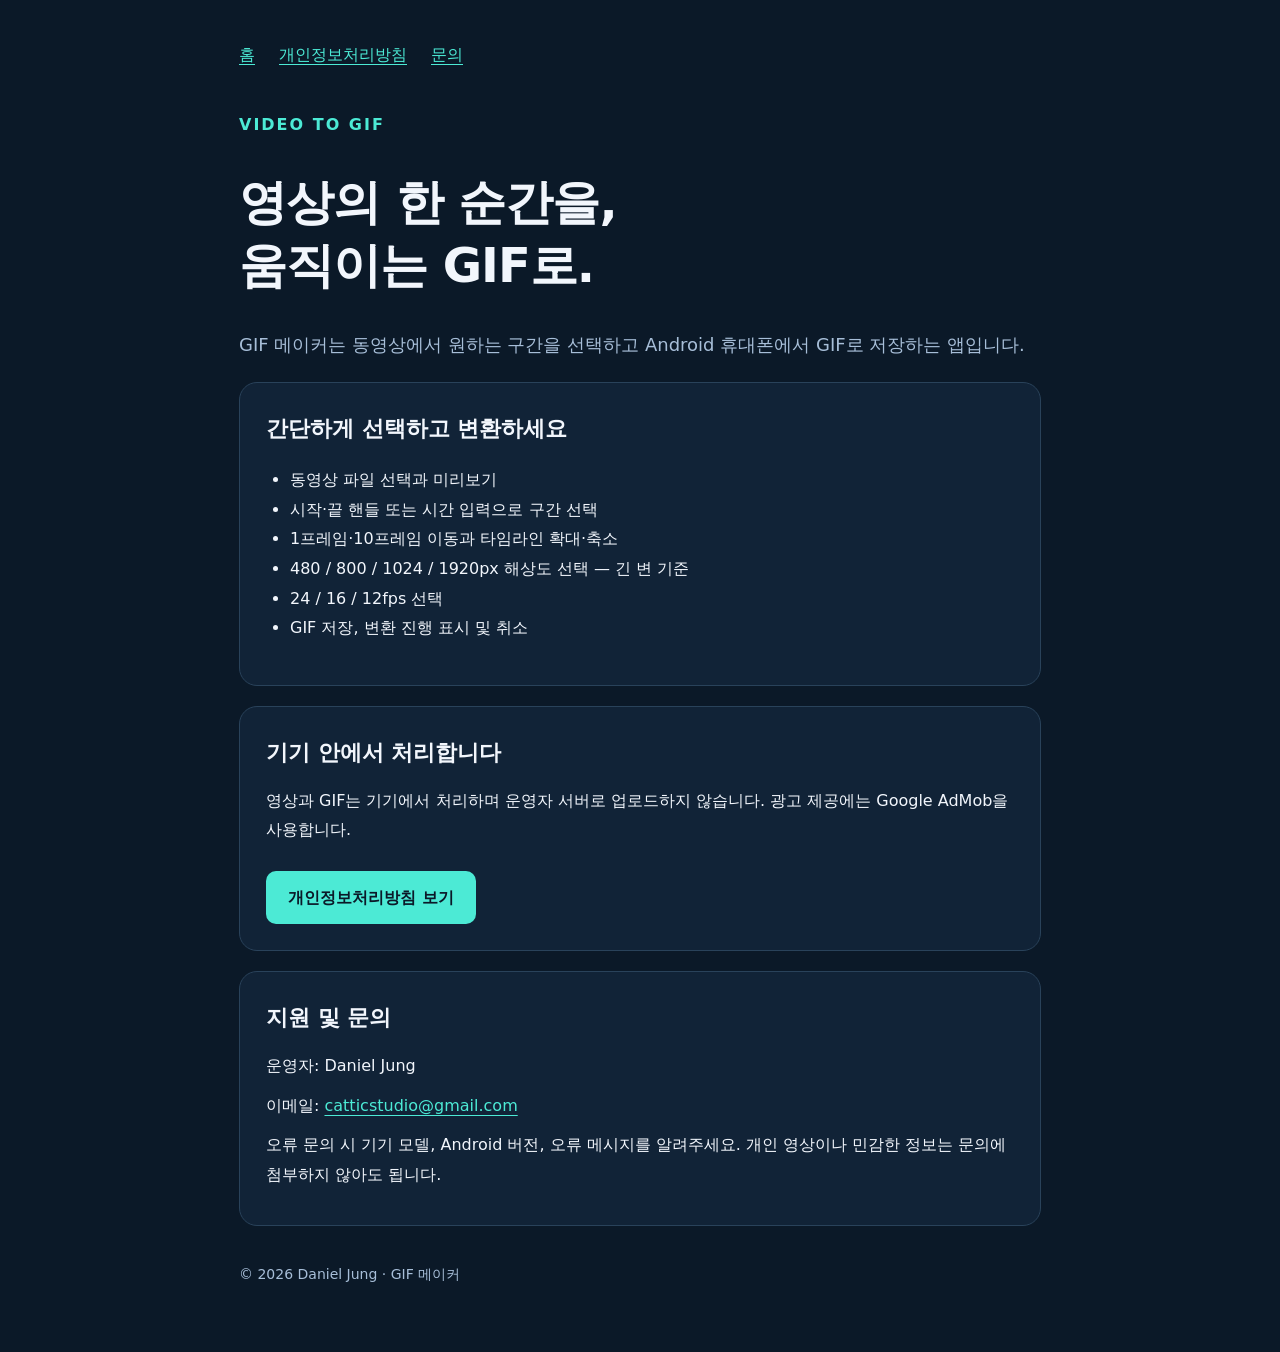
==== gif-maker/index.html @ 0a12d3cf "Publish GIF Maker support and privacy policy" ====
<!doctype html>
<html lang="ko"><head><meta charset="utf-8"><meta name="viewport" content="width=device-width,initial-scale=1"><title>GIF 메이커 | Daniel Jung</title><meta name="description" content="동영상에서 원하는 구간을 골라 휴대폰에서 GIF로 변환하세요. GIF 메이커 앱 소개와 문의 안내."><link rel="stylesheet" href="site.css"></head>
<body><main><nav aria-label="사이트 메뉴"><a href="../">홈</a><a href="privacy.html">개인정보처리방침</a><a href="mailto:catticstudio@gmail.com">문의</a></nav>
<p class="eyebrow">VIDEO TO GIF</p><h1>영상의 한 순간을,<br>움직이는 GIF로.</h1><p class="lead">GIF 메이커는 동영상에서 원하는 구간을 선택하고 Android 휴대폰에서 GIF로 저장하는 앱입니다.</p>
<section><h2>간단하게 선택하고 변환하세요</h2><ul><li>동영상 파일 선택과 미리보기</li><li>시작·끝 핸들 또는 시간 입력으로 구간 선택</li><li>1프레임·10프레임 이동과 타임라인 확대·축소</li><li>480 / 800 / 1024 / 1920px 해상도 선택 — 긴 변 기준</li><li>24 / 16 / 12fps 선택</li><li>GIF 저장, 변환 진행 표시 및 취소</li></ul></section>
<section><h2>기기 안에서 처리합니다</h2><p>영상과 GIF는 기기에서 처리하며 운영자 서버로 업로드하지 않습니다. 광고 제공에는 Google AdMob을 사용합니다.</p><a class="button" href="privacy.html">개인정보처리방침 보기</a></section>
<section><h2>지원 및 문의</h2><p>운영자: Daniel Jung</p><p>이메일: <a href="mailto:catticstudio@gmail.com">catticstudio@gmail.com</a></p><p>오류 문의 시 기기 모델, Android 버전, 오류 메시지를 알려주세요. 개인 영상이나 민감한 정보는 문의에 첨부하지 않아도 됩니다.</p></section>
<footer>© 2026 Daniel Jung · GIF 메이커</footer></main></body></html>
---- gif-maker/site.css ----
:root{color-scheme:dark;--bg:#0b1928;--card:#112337;--text:#f2f6fc;--muted:#a7bed8;--accent:#4cead5}*{box-sizing:border-box}body{margin:0;background:var(--bg);color:var(--text);font-family:system-ui,'Malgun Gothic',sans-serif;line-height:1.85}main{max-width:850px;margin:auto;padding:40px 24px 64px}nav{display:flex;flex-wrap:wrap;gap:24px;margin-bottom:40px}a{color:var(--accent);text-underline-offset:4px}h1{font-size:clamp(30px,6vw,48px);line-height:1.3;letter-spacing:-1px}h2{font-size:22px;margin:0 0 12px}p{margin:10px 0}.eyebrow{color:var(--accent);font-weight:700;letter-spacing:2px}.lead{color:var(--muted);font-size:18px}.card,section{background:var(--card);border:1px solid #29425a;border-radius:18px;padding:26px;margin-top:20px}.button{display:inline-block;background:var(--accent);color:var(--bg);text-decoration:none;font-weight:700;padding:12px 22px;border-radius:10px;margin-top:16px}ul{padding-left:24px}footer{color:var(--muted);margin-top:36px;font-size:14px}a:focus-visible{outline:3px solid var(--accent);outline-offset:5px}@media(max-width:480px){main{padding:24px 18px 40px}section,.card{padding:20px}nav{gap:16px;margin-bottom:28px}}
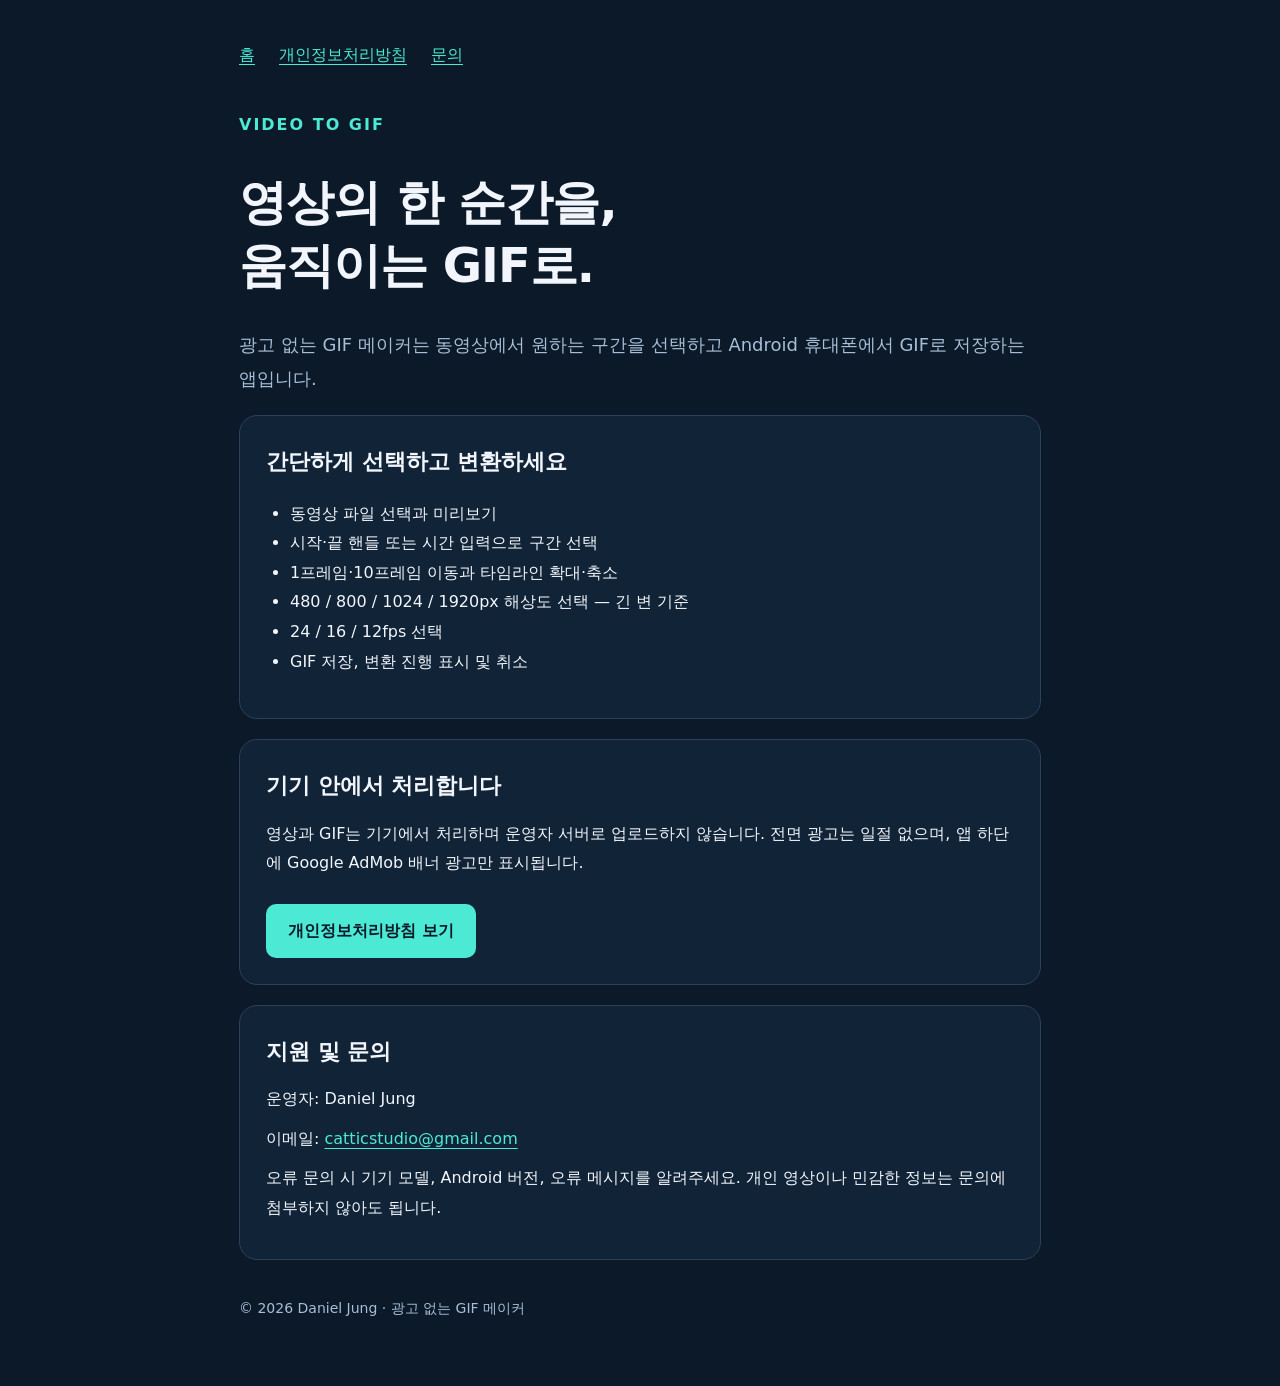
==== commit b470aff4: "Rename GIF Maker and clarify banner-only advertising" ====
--- a/gif-maker/index.html
+++ b/gif-maker/index.html
@@ -1,8 +1,8 @@
-<!doctype html>
-<html lang="ko"><head><meta charset="utf-8"><meta name="viewport" content="width=device-width,initial-scale=1"><title>GIF 메이커 | Daniel Jung</title><meta name="description" content="동영상에서 원하는 구간을 골라 휴대폰에서 GIF로 변환하세요. GIF 메이커 앱 소개와 문의 안내."><link rel="stylesheet" href="site.css"></head>
-<body><main><nav aria-label="사이트 메뉴"><a href="../">홈</a><a href="privacy.html">개인정보처리방침</a><a href="mailto:catticstudio@gmail.com">문의</a></nav>
-<p class="eyebrow">VIDEO TO GIF</p><h1>영상의 한 순간을,<br>움직이는 GIF로.</h1><p class="lead">GIF 메이커는 동영상에서 원하는 구간을 선택하고 Android 휴대폰에서 GIF로 저장하는 앱입니다.</p>
-<section><h2>간단하게 선택하고 변환하세요</h2><ul><li>동영상 파일 선택과 미리보기</li><li>시작·끝 핸들 또는 시간 입력으로 구간 선택</li><li>1프레임·10프레임 이동과 타임라인 확대·축소</li><li>480 / 800 / 1024 / 1920px 해상도 선택 — 긴 변 기준</li><li>24 / 16 / 12fps 선택</li><li>GIF 저장, 변환 진행 표시 및 취소</li></ul></section>
-<section><h2>기기 안에서 처리합니다</h2><p>영상과 GIF는 기기에서 처리하며 운영자 서버로 업로드하지 않습니다. 광고 제공에는 Google AdMob을 사용합니다.</p><a class="button" href="privacy.html">개인정보처리방침 보기</a></section>
-<section><h2>지원 및 문의</h2><p>운영자: Daniel Jung</p><p>이메일: <a href="mailto:catticstudio@gmail.com">catticstudio@gmail.com</a></p><p>오류 문의 시 기기 모델, Android 버전, 오류 메시지를 알려주세요. 개인 영상이나 민감한 정보는 문의에 첨부하지 않아도 됩니다.</p></section>
-<footer>© 2026 Daniel Jung · GIF 메이커</footer></main></body></html>
+<!doctype html>
+<html lang="ko"><head><meta charset="utf-8"><meta name="viewport" content="width=device-width,initial-scale=1"><title>광고 없는 GIF 메이커 | Daniel Jung</title><meta name="description" content="동영상에서 원하는 구간을 골라 휴대폰에서 GIF로 변환하세요. 광고 없는 GIF 메이커 앱 소개와 문의 안내."><link rel="stylesheet" href="site.css"></head>
+<body><main><nav aria-label="사이트 메뉴"><a href="../">홈</a><a href="privacy.html">개인정보처리방침</a><a href="mailto:catticstudio@gmail.com">문의</a></nav>
+<p class="eyebrow">VIDEO TO GIF</p><h1>영상의 한 순간을,<br>움직이는 GIF로.</h1><p class="lead">광고 없는 GIF 메이커는 동영상에서 원하는 구간을 선택하고 Android 휴대폰에서 GIF로 저장하는 앱입니다.</p>
+<section><h2>간단하게 선택하고 변환하세요</h2><ul><li>동영상 파일 선택과 미리보기</li><li>시작·끝 핸들 또는 시간 입력으로 구간 선택</li><li>1프레임·10프레임 이동과 타임라인 확대·축소</li><li>480 / 800 / 1024 / 1920px 해상도 선택 — 긴 변 기준</li><li>24 / 16 / 12fps 선택</li><li>GIF 저장, 변환 진행 표시 및 취소</li></ul></section>
+<section><h2>기기 안에서 처리합니다</h2><p>영상과 GIF는 기기에서 처리하며 운영자 서버로 업로드하지 않습니다. 전면 광고는 일절 없으며, 앱 하단에 Google AdMob 배너 광고만 표시됩니다.</p><a class="button" href="privacy.html">개인정보처리방침 보기</a></section>
+<section><h2>지원 및 문의</h2><p>운영자: Daniel Jung</p><p>이메일: <a href="mailto:catticstudio@gmail.com">catticstudio@gmail.com</a></p><p>오류 문의 시 기기 모델, Android 버전, 오류 메시지를 알려주세요. 개인 영상이나 민감한 정보는 문의에 첨부하지 않아도 됩니다.</p></section>
+<footer>© 2026 Daniel Jung · 광고 없는 GIF 메이커</footer></main></body></html>
